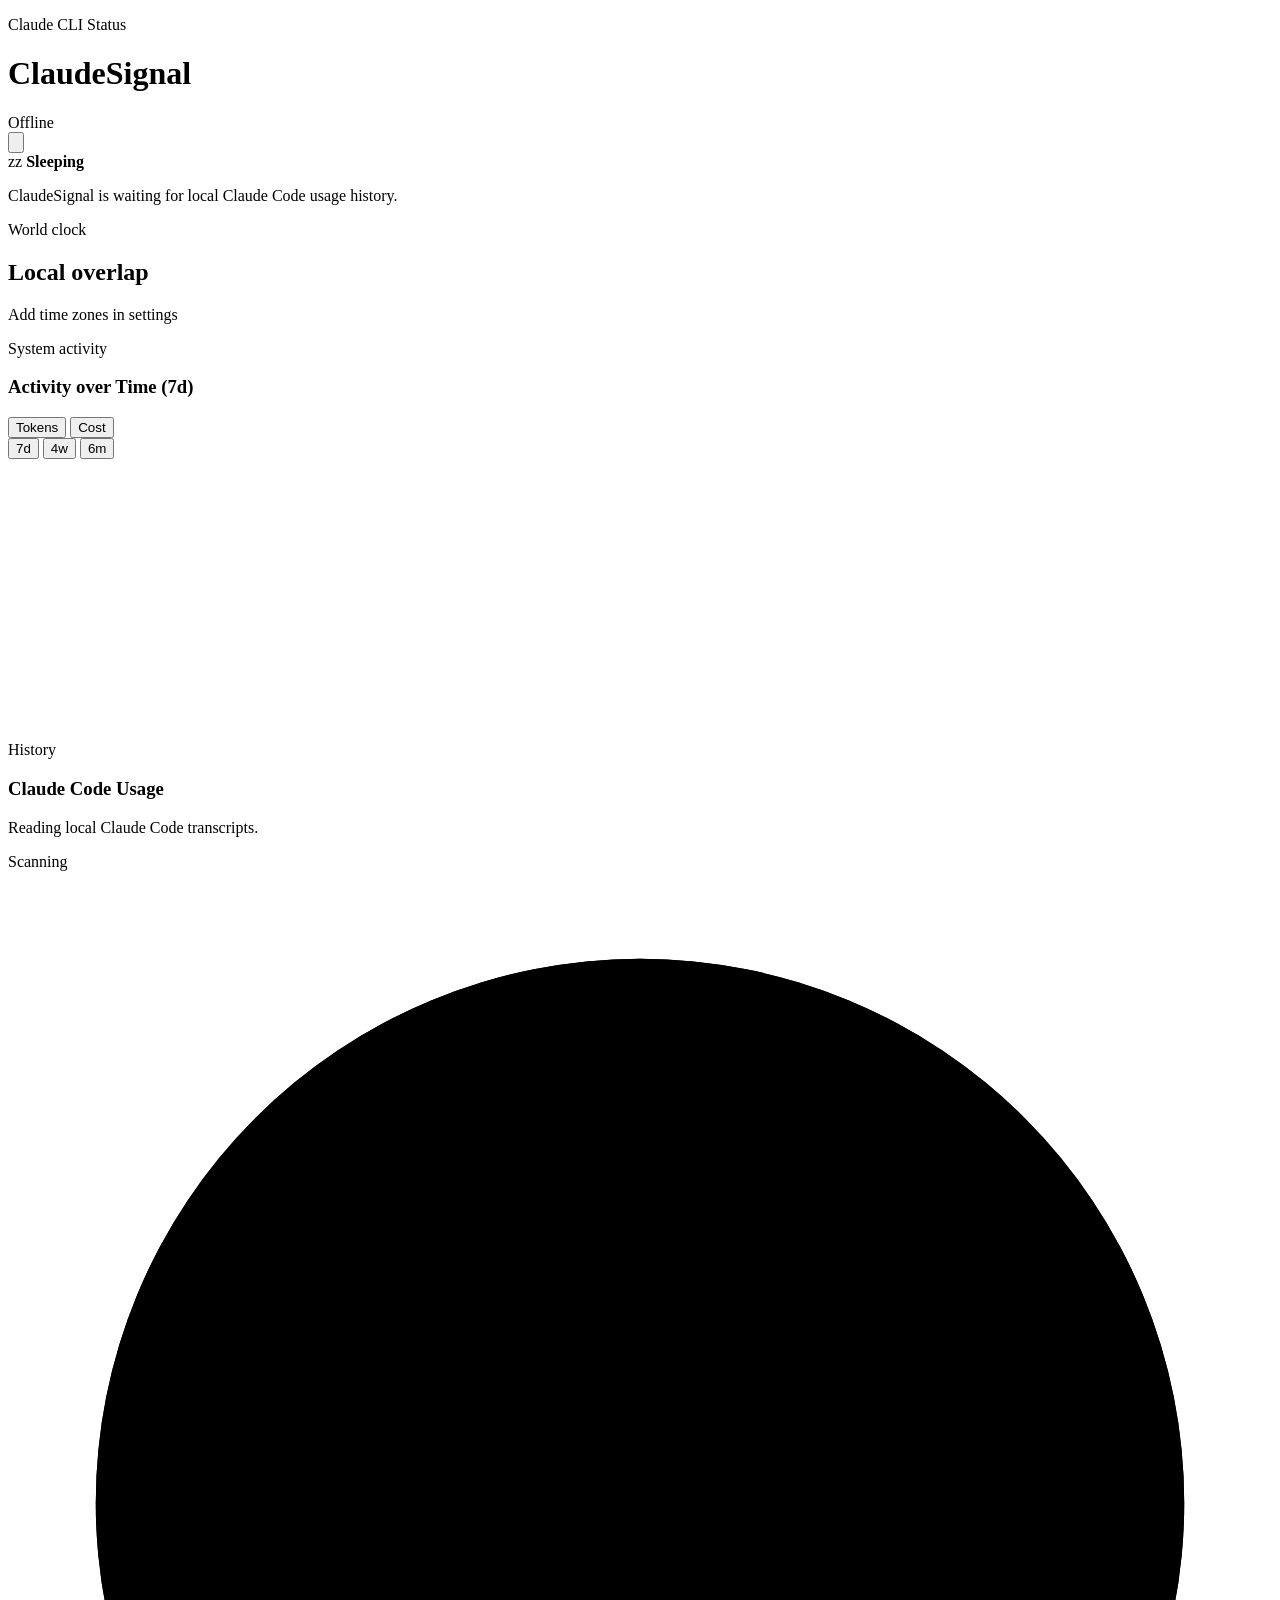
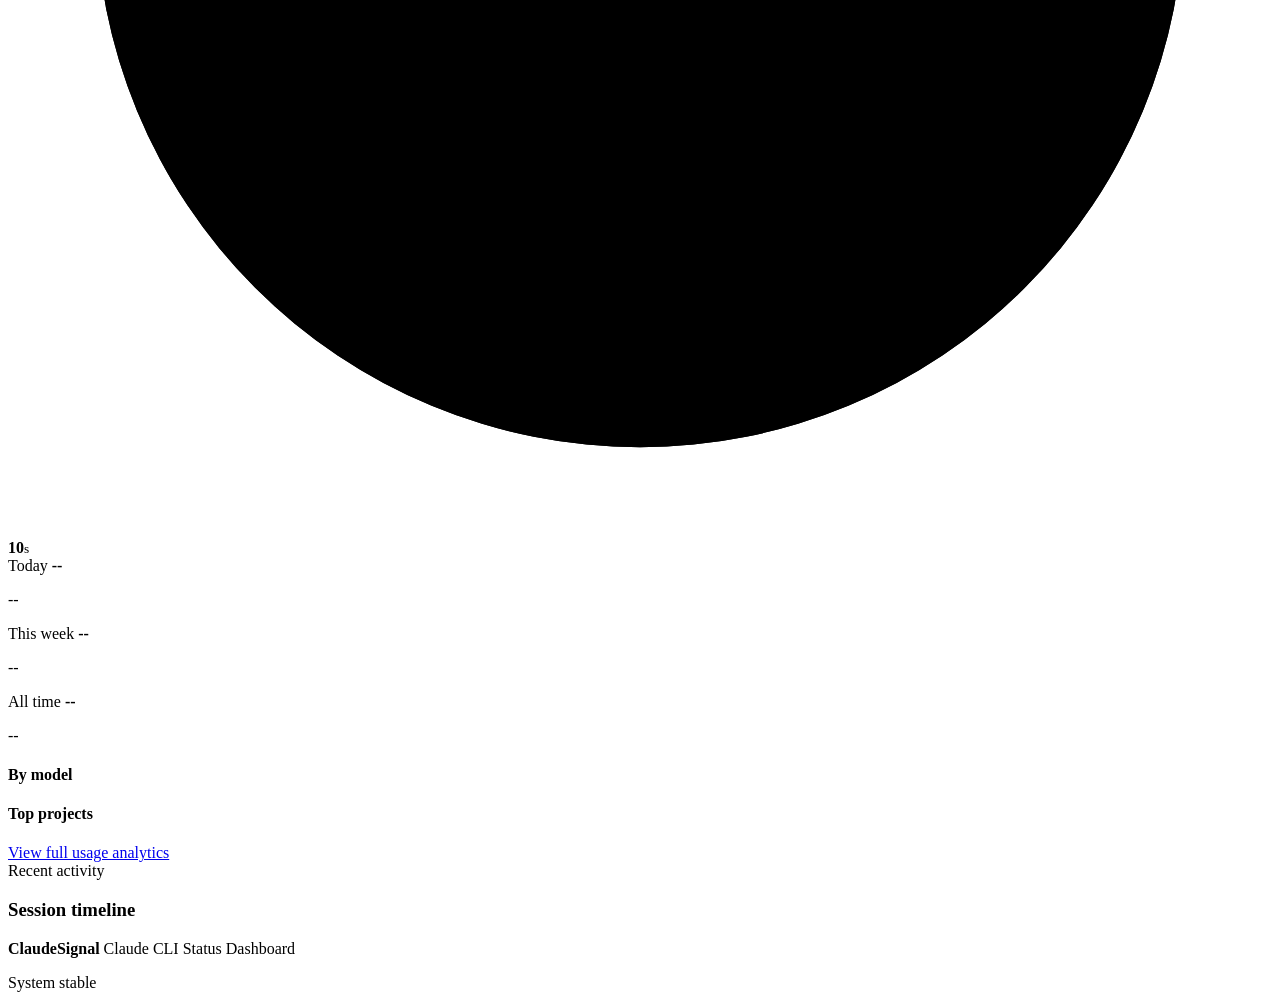
==== web/index.html @ 446d1337 "feat: add config file, budget & alerts, notifications, and efficiency metrics - New src/config.rs: T" ====
<!doctype html>
<html lang="en">
  <head>
    <meta charset="utf-8" />
    <meta name="viewport" content="width=device-width, initial-scale=1" />
    <meta
      name="description"
      content="ClaudeSignal monitors Claude Code status, mood, and local usage history."
    />
    <title>ClaudeSignal</title>
    <link rel="preconnect" href="https://fonts.googleapis.com" />
    <link rel="preconnect" href="https://fonts.gstatic.com" crossorigin />
    <link
      href="https://fonts.googleapis.com/css2?family=JetBrains+Mono:wght@500;700;800&family=Manrope:wght@500;600;700;800&display=swap"
      rel="stylesheet"
    />
    <link rel="stylesheet" href="/styles.css" />
  </head>
  <body>
    <main class="app-shell">
      <header class="topbar">
        <div class="brand">
          <div class="brand-mark" aria-hidden="true"><span></span></div>
          <div>
            <p class="eyebrow">Claude CLI Status</p>
            <h1>ClaudeSignal</h1>
          </div>
        </div>
        <nav class="top-actions" aria-label="Dashboard controls">
          <div id="connection" class="connection disconnected">
            <span class="connection-dot"></span>
            <span id="connectionText">Offline</span>
          </div>
          <button id="settingsOpen" class="icon-button" type="button" aria-label="Open settings" aria-haspopup="dialog">
            <svg viewBox="0 0 24 24" aria-hidden="true">
              <path d="M12 15.5a3.5 3.5 0 1 0 0-7 3.5 3.5 0 0 0 0 7Z"></path>
              <path d="M19.4 15a1.8 1.8 0 0 0 .36 1.98l.04.04a2.1 2.1 0 0 1-2.97 2.97l-.04-.04a1.8 1.8 0 0 0-1.98-.36 1.8 1.8 0 0 0-1.09 1.65V21.3a2.1 2.1 0 0 1-4.2 0v-.06a1.8 1.8 0 0 0-1.09-1.65 1.8 1.8 0 0 0-1.98.36l-.04.04a2.1 2.1 0 0 1-2.97-2.97l.04-.04A1.8 1.8 0 0 0 3.84 15a1.8 1.8 0 0 0-1.65-1.09H2.1a2.1 2.1 0 0 1 0-4.2h.09a1.8 1.8 0 0 0 1.65-1.09 1.8 1.8 0 0 0-.36-1.98l-.04-.04A2.1 2.1 0 0 1 6.41 3.63l.04.04a1.8 1.8 0 0 0 1.98.36 1.8 1.8 0 0 0 1.09-1.65V2.3a2.1 2.1 0 0 1 4.2 0v.08a1.8 1.8 0 0 0 1.09 1.65 1.8 1.8 0 0 0 1.98-.36l.04-.04a2.1 2.1 0 0 1 2.97 2.97l-.04.04a1.8 1.8 0 0 0-.36 1.98 1.8 1.8 0 0 0 1.65 1.09h.09a2.1 2.1 0 0 1 0 4.2h-.09A1.8 1.8 0 0 0 19.4 15Z"></path>
            </svg>
          </button>
        </nav>
      </header>

      <section class="dashboard-grid" aria-label="Current Claude state">
        <section id="statusPanel" class="hero-card usage-sleeping" aria-live="polite">
          <div id="moodAura" class="mood-aura" aria-hidden="true">
            <span></span>
            <span></span>
            <span></span>
            <span></span>
            <span></span>
            <span></span>
            <span></span>
            <span></span>
            <span></span>
          </div>
          <div class="cat-stage" aria-hidden="true">
            <div class="cat">
              <div class="cat-tail"></div>
              <div class="cat-body"></div>
              <div class="cat-head">
                <div class="cat-ear cat-ear-left"></div>
                <div class="cat-ear cat-ear-right"></div>
                <div class="cat-eye cat-eye-left"></div>
                <div class="cat-eye cat-eye-right"></div>
                <div class="cat-nose"></div>
                <div class="cat-nose-drip"></div>
                <div class="cat-mouth"></div>
                <div class="cat-whisker cat-whisker-left-one"></div>
                <div class="cat-whisker cat-whisker-left-two"></div>
                <div class="cat-whisker cat-whisker-right-one"></div>
                <div class="cat-whisker cat-whisker-right-two"></div>
              </div>
              <div class="cat-paw cat-paw-left"></div>
              <div class="cat-paw cat-paw-right"></div>
            </div>
            <div id="emotionEmoji" class="emotion-emoji" aria-hidden="true"></div>
          </div>

          <div id="catBubble" class="cat-bubble" aria-live="polite" aria-hidden="true"></div>

          <div class="status-center">
            <div class="status-chip">
              <span id="statusIcon">zz</span>
              <strong id="statusText">Sleeping</strong>
            </div>
            <p id="statusDescription">ClaudeSignal is waiting for local Claude Code usage history.</p>
          </div>
        </section>

        <aside class="world-card" aria-label="World time">
          <div class="world-header">
            <span>World clock</span>
            <h2>Local overlap</h2>
          </div>
          <div id="timeList" class="time-list">
            <article class="time-empty">
              <p>Add time zones in settings</p>
            </article>
          </div>
        </aside>
      </section>

      <section id="activityPanel" class="activity-card" aria-label="Claude activity over time">
        <div class="activity-header">
          <div>
            <span class="usage-label">System activity</span>
            <h3 id="activityTitle">Activity over Time (7d)</h3>
          </div>
          <div class="activity-controls">
            <div class="activity-toggle" role="tablist" aria-label="Chart view">
              <button id="chartTabTokens" class="activity-tab is-active" role="tab" aria-selected="true" type="button">Tokens</button>
              <button id="chartTabCost" class="activity-tab" role="tab" aria-selected="false" type="button">Cost</button>
            </div>
            <div class="activity-toggle" role="tablist" aria-label="Time range">
              <button id="rangeTab7d" class="activity-tab is-active" role="tab" aria-selected="true" type="button">7d</button>
              <button id="rangeTab4w" class="activity-tab" role="tab" aria-selected="false" type="button">4w</button>
              <button id="rangeTab6m" class="activity-tab" role="tab" aria-selected="false" type="button">6m</button>
            </div>
          </div>
        </div>
        <div id="activityChart" class="activity-chart" role="img" aria-label="Seven day activity chart">
          <svg viewBox="0 0 1000 220" preserveAspectRatio="none" aria-hidden="true">
            <defs>
              <linearGradient id="tokensAreaGradient" x1="0" x2="0" y1="0" y2="1">
                <stop offset="0%" stop-color="var(--primary-2)" stop-opacity="0.34"></stop>
                <stop offset="100%" stop-color="var(--primary-2)" stop-opacity="0"></stop>
              </linearGradient>
              <linearGradient id="requestsAreaGradient" x1="0" x2="0" y1="0" y2="1">
                <stop offset="0%" stop-color="#b96618" stop-opacity="0.24"></stop>
                <stop offset="100%" stop-color="#b96618" stop-opacity="0"></stop>
              </linearGradient>
            </defs>
            <g class="activity-grid-lines">
              <line x1="0" y1="56" x2="1000" y2="56"></line>
              <line x1="0" y1="108" x2="1000" y2="108"></line>
              <line x1="0" y1="160" x2="1000" y2="160"></line>
            </g>
            <path id="requestsArea" class="activity-area requests-area"></path>
            <path id="tokensArea" class="activity-area tokens-area"></path>
            <path id="requestsLine" class="activity-line requests-line"></path>
            <path id="tokensLine" class="activity-line tokens-line"></path>
          </svg>
          <div id="activityDays" class="activity-days" aria-hidden="true"></div>
        </div>
      </section>

      <section class="usage-dashboard" aria-label="Claude usage dashboard">
        <section id="historyPanel" class="history-card history-empty" aria-label="Claude usage history">
          <div class="usage-header">
            <div>
              <span class="usage-label">History</span>
              <h3>Claude Code Usage</h3>
              <p id="historyNote" class="usage-note">Reading local Claude Code transcripts.</p>
            </div>
            <div class="usage-refresh" aria-label="Usage refresh status">
              <span id="historyUpdated" class="usage-updated">Scanning</span>
              <span id="historyCountdown" class="usage-countdown" aria-label="Next usage scan in 10 seconds">
                <svg viewBox="0 0 36 36" aria-hidden="true">
                  <circle class="countdown-track" cx="18" cy="18" r="15.5"></circle>
                  <circle id="historyCountdownRing" class="countdown-ring" cx="18" cy="18" r="15.5" pathLength="100"></circle>
                </svg>
                <span class="countdown-value"><b id="historyCountdownValue">10</b><small>s</small></span>
              </span>
            </div>
          </div>

          <div class="history-summary">
            <article>
              <span>Today</span>
              <strong id="historyTodayTokens">--</strong>
              <p id="historyTodayMeta">--</p>
            </article>
            <article>
              <span>This week</span>
              <strong id="historyWeekTokens">--</strong>
              <p id="historyWeekMeta">--</p>
            </article>
            <article>
              <span>All time</span>
              <strong id="historyAllTokens">--</strong>
              <p id="historyAllMeta">--</p>
            </article>
          </div>

          <div class="history-lists">
            <div>
              <h4>By model</h4>
              <div id="historyModels" class="usage-list"></div>
            </div>
            <div>
              <h4>Top projects</h4>
              <div id="historyProjects" class="usage-list project-list"></div>
            </div>
          </div>

          <div class="history-footer">
            <a href="/usage" class="view-all-link">View full usage analytics</a>
          </div>
        </section>

        <aside class="recent-card" aria-label="Recent sessions">
          <div class="recent-header">
            <span>Recent activity</span>
            <h3>Session timeline</h3>
          </div>
          <div id="historySessions" class="session-list"></div>
        </aside>
      </section>

    </main>

    <section id="settingsOverlay" class="settings-overlay" aria-hidden="true" hidden>
      <div class="settings-shell" role="dialog" aria-modal="true" aria-labelledby="settingsTitle">
        <button id="settingsClose" class="settings-close" type="button" aria-label="Close settings">
          <svg viewBox="0 0 24 24" aria-hidden="true">
            <path d="M6 6l12 12M18 6 6 18"></path>
          </svg>
        </button>

        <header class="settings-hero">
          <h2 id="settingsTitle">Settings</h2>
          <p>Manage your dashboard preferences and system integration.</p>
        </header>

        <section class="settings-section" aria-labelledby="tzSettingsTitle">
          <div class="settings-section-title">
            <svg viewBox="0 0 24 24" aria-hidden="true">
              <circle cx="12" cy="12" r="10"></circle>
              <path d="M12 2a15.3 15.3 0 0 1 4 10 15.3 15.3 0 0 1-4 10 15.3 15.3 0 0 1-4-10 15.3 15.3 0 0 1 4-10Z"></path>
              <path d="M2 12h20"></path>
            </svg>
            <h3 id="tzSettingsTitle">World Clock</h3>
          </div>

          <div class="tz-manager">
            <div class="tz-search-wrap">
              <input id="tzSearch" class="tz-search" type="text" placeholder="Search by city, country, GMT, UTC…" autocomplete="off" aria-label="Search time zones" />
              <div id="tzDropdown" class="tz-dropdown" hidden></div>
            </div>
            <div id="tzList" class="tz-list"></div>
            <p class="tz-hint">Up to 6 time zones. Remove and re-add to reorder.</p>
          </div>
        </section>

        <section class="settings-section" aria-labelledby="themeSettingsTitle">
          <div class="settings-section-title">
            <svg viewBox="0 0 24 24" aria-hidden="true">
              <path d="M12 3.5a8.5 8.5 0 0 0-8.5 8.5 6.5 6.5 0 0 0 6.5 6.5h1.2a1.4 1.4 0 0 1 1.3 1.9 1.4 1.4 0 0 0 1.3 1.9A8.8 8.8 0 0 0 22.5 13 9.5 9.5 0 0 0 12 3.5Z"></path>
              <path d="M7.8 12.1h.1M9.3 8.6h.1M13.3 7.8h.1M16.5 10.5h.1"></path>
            </svg>
            <h3 id="themeSettingsTitle">Theme Selection</h3>
          </div>

          <div class="theme-card-grid" role="radiogroup" aria-label="Theme selection">
            <button class="theme-card" type="button" role="radio" aria-checked="false" data-theme-choice="cozy">
              <span class="theme-preview preview-cozy" aria-hidden="true">
                <i></i><i></i><i></i>
              </span>
              <span class="theme-card-footer">
                <span>
                  <strong>Cozy Warm</strong>
                  <em>Current default</em>
                </span>
                <b aria-hidden="true"></b>
              </span>
            </button>

            <button class="theme-card" type="button" role="radio" aria-checked="false" data-theme-choice="matcha">
              <span class="theme-preview preview-matcha" aria-hidden="true">
                <i></i><i></i><i></i>
              </span>
              <span class="theme-card-footer">
                <span>
                  <strong>Matcha Calm</strong>
                  <em>Green low-light</em>
                </span>
                <b aria-hidden="true"></b>
              </span>
            </button>

            <button class="theme-card" type="button" role="radio" aria-checked="false" data-theme-choice="graphite">
              <span class="theme-preview preview-graphite" aria-hidden="true">
                <i></i><i></i><i></i>
              </span>
              <span class="theme-card-footer">
                <span>
                  <strong>Graphite Focus</strong>
                  <em>Quiet slate</em>
                </span>
                <b aria-hidden="true"></b>
              </span>
            </button>

            <button class="theme-card" type="button" role="radio" aria-checked="false" data-theme-choice="ember">
              <span class="theme-preview preview-ember" aria-hidden="true">
                <i></i><i></i><i></i>
              </span>
              <span class="theme-card-footer">
                <span>
                  <strong>Ember Night</strong>
                  <em>Warm contrast</em>
                </span>
                <b aria-hidden="true"></b>
              </span>
            </button>

            <button class="theme-card" type="button" role="radio" aria-checked="false" data-theme-choice="paper">
              <span class="theme-preview preview-paper" aria-hidden="true">
                <i></i><i></i><i></i>
              </span>
              <span class="theme-card-footer">
                <span>
                  <strong>Paper Light</strong>
                  <em>Warm light mode</em>
                </span>
                <b aria-hidden="true"></b>
              </span>
            </button>
          </div>
        </section>
      </div>
    </section>

    <footer class="footer">
      <div>
        <strong>ClaudeSignal</strong>
        <span>Claude CLI Status Dashboard</span>
      </div>
      <p><span></span> System stable</p>
    </footer>

    <div id="toastContainer" class="toast-container"></div>

    <script src="/app.js"></script>
  </body>
</html>
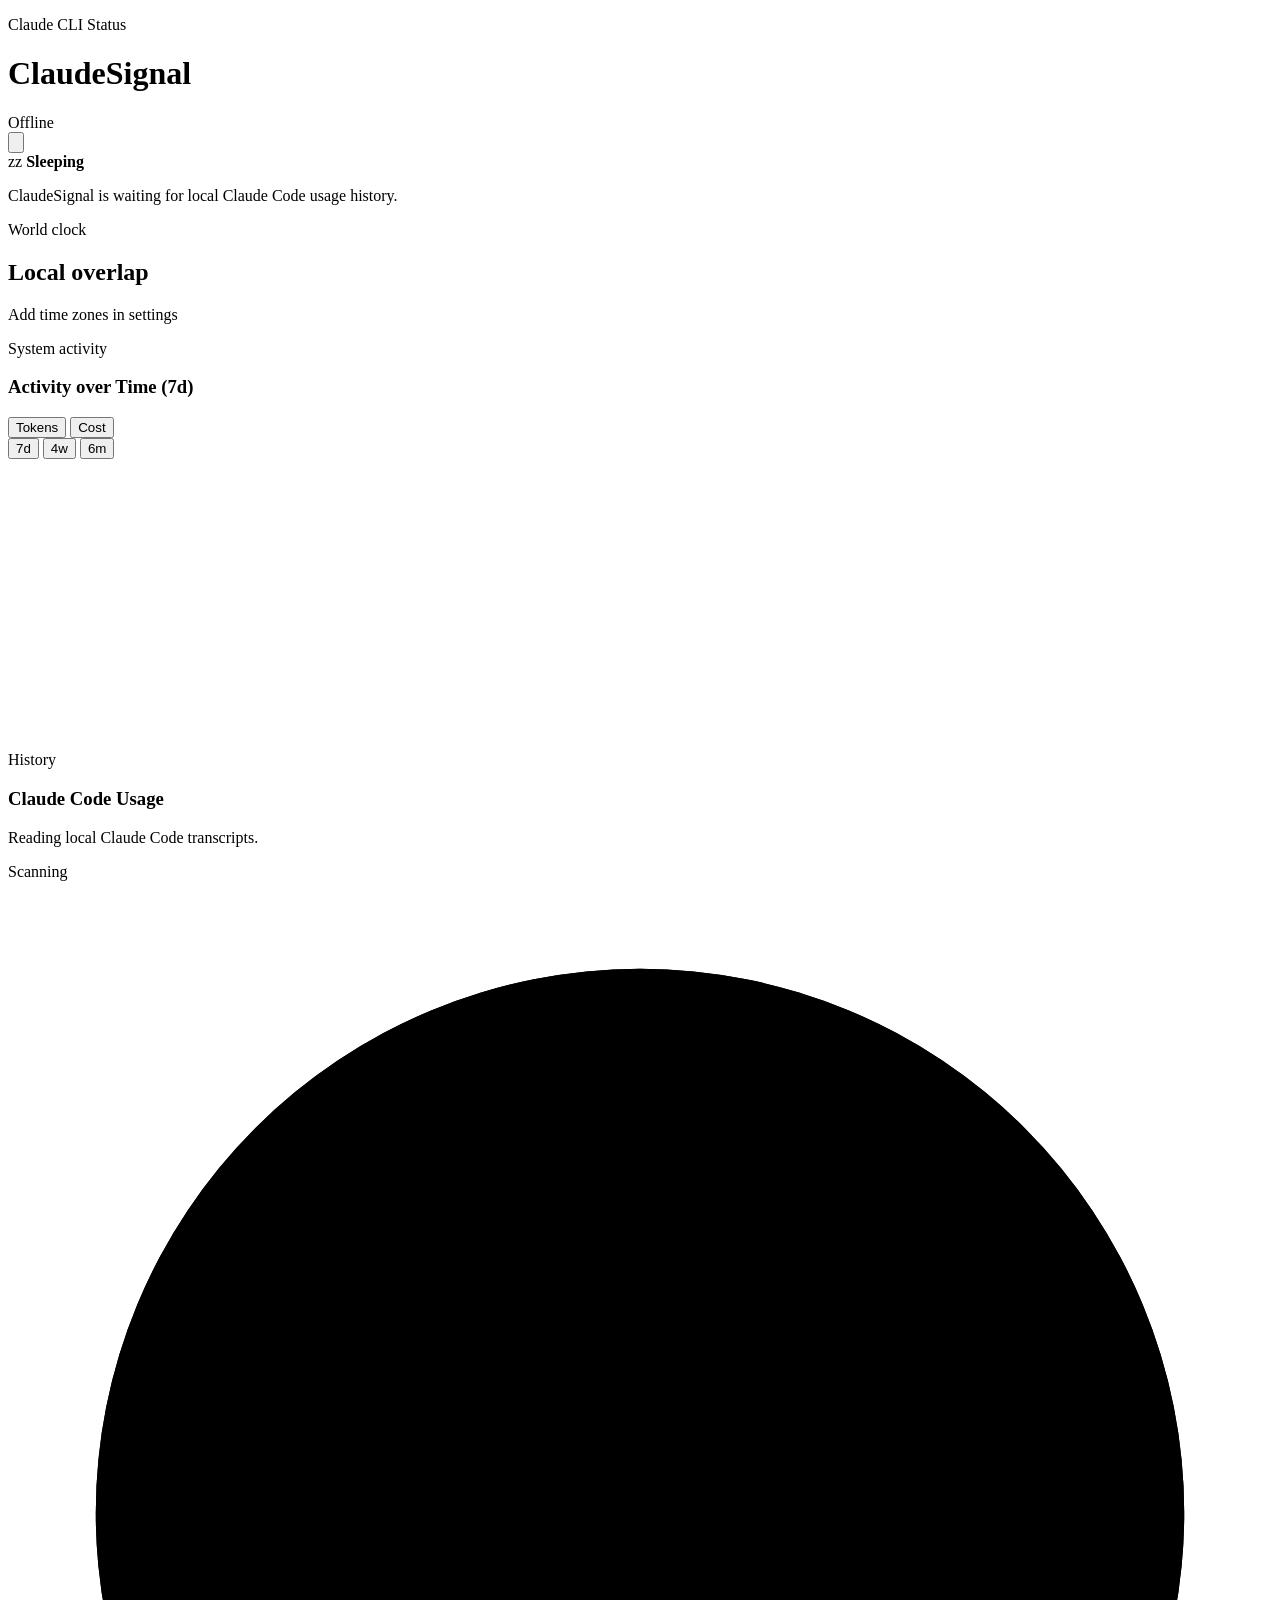
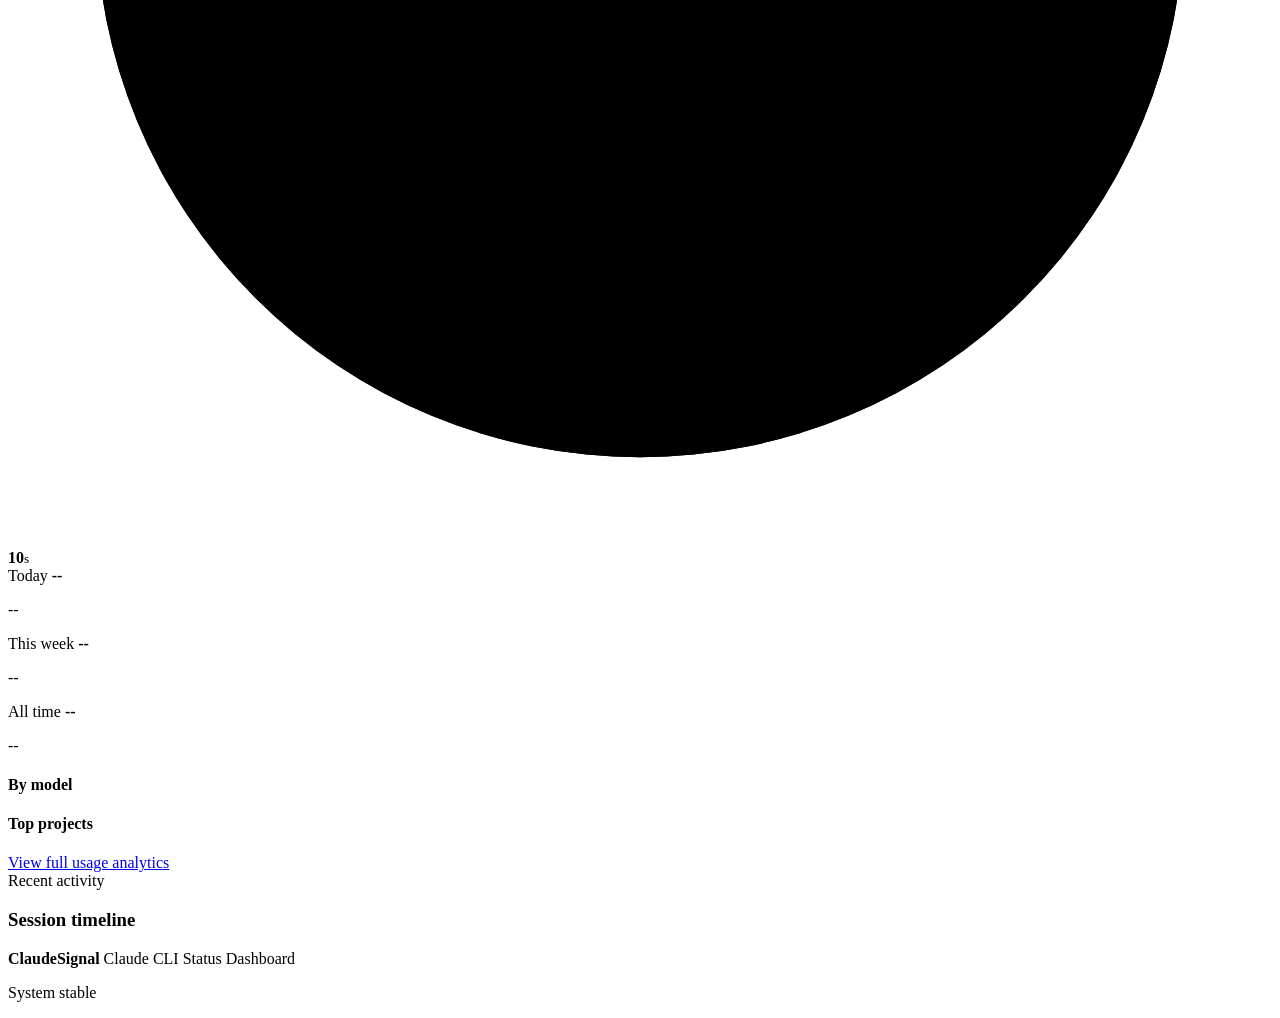
==== commit 2ed155b7: "fix: paper theme black backgrounds + add skeleton loading states - Replace hardcoded dark rgba backg" ====
--- a/web/index.html
+++ b/web/index.html
@@ -101,6 +101,10 @@
       </section>
 
       <section id="activityPanel" class="activity-card" aria-label="Claude activity over time">
+        <div id="activitySkeleton" class="activity-skeleton">
+          <div class="skeleton-heading skeleton"></div>
+          <div class="skeleton-chart skeleton"></div>
+        </div>
         <div class="activity-header">
           <div>
             <span class="usage-label">System activity</span>
@@ -146,6 +150,40 @@
 
       <section class="usage-dashboard" aria-label="Claude usage dashboard">
         <section id="historyPanel" class="history-card history-empty" aria-label="Claude usage history">
+          <div id="historySkeleton" class="history-skeleton">
+            <div class="skeleton-heading skeleton"></div>
+            <div class="skeleton-summary">
+              <article>
+                <div class="skeleton-text-sm skeleton"></div>
+                <div class="skeleton-stat skeleton"></div>
+                <div class="skeleton-text-sm skeleton"></div>
+              </article>
+              <article>
+                <div class="skeleton-text-sm skeleton"></div>
+                <div class="skeleton-stat skeleton"></div>
+                <div class="skeleton-text-sm skeleton"></div>
+              </article>
+              <article>
+                <div class="skeleton-text-sm skeleton"></div>
+                <div class="skeleton-stat skeleton"></div>
+                <div class="skeleton-text-sm skeleton"></div>
+              </article>
+            </div>
+            <div style="display:grid;grid-template-columns:1fr 1fr;gap:16px">
+              <div>
+                <div class="skeleton-text-sm skeleton" style="width:40%;margin-bottom:10px"></div>
+                <div class="skeleton-row"><div class="skeleton-dot skeleton"></div><div class="skeleton-bar skeleton" style="width:80%"></div></div>
+                <div class="skeleton-row"><div class="skeleton-dot skeleton"></div><div class="skeleton-bar skeleton" style="width:65%"></div></div>
+                <div class="skeleton-row"><div class="skeleton-dot skeleton"></div><div class="skeleton-bar skeleton" style="width:50%"></div></div>
+              </div>
+              <div>
+                <div class="skeleton-text-sm skeleton" style="width:40%;margin-bottom:10px"></div>
+                <div class="skeleton-row"><div class="skeleton-dot skeleton"></div><div class="skeleton-bar skeleton" style="width:75%"></div></div>
+                <div class="skeleton-row"><div class="skeleton-dot skeleton"></div><div class="skeleton-bar skeleton" style="width:60%"></div></div>
+                <div class="skeleton-row"><div class="skeleton-dot skeleton"></div><div class="skeleton-bar skeleton" style="width:45%"></div></div>
+              </div>
+            </div>
+          </div>
           <div class="usage-header">
             <div>
               <span class="usage-label">History</span>
@@ -199,6 +237,16 @@
         </section>
 
         <aside class="recent-card" aria-label="Recent sessions">
+          <div id="recentSkeleton" class="recent-skeleton">
+            <div class="skeleton-heading skeleton"></div>
+            <div class="skeleton-rows">
+              <div class="skeleton-row"><div class="skeleton-dot skeleton"></div><div class="skeleton-bar skeleton" style="width:85%"></div></div>
+              <div class="skeleton-row"><div class="skeleton-dot skeleton"></div><div class="skeleton-bar skeleton" style="width:70%"></div></div>
+              <div class="skeleton-row"><div class="skeleton-dot skeleton"></div><div class="skeleton-bar skeleton" style="width:90%"></div></div>
+              <div class="skeleton-row"><div class="skeleton-dot skeleton"></div><div class="skeleton-bar skeleton" style="width:55%"></div></div>
+              <div class="skeleton-row"><div class="skeleton-dot skeleton"></div><div class="skeleton-bar skeleton" style="width:75%"></div></div>
+            </div>
+          </div>
           <div class="recent-header">
             <span>Recent activity</span>
             <h3>Session timeline</h3>
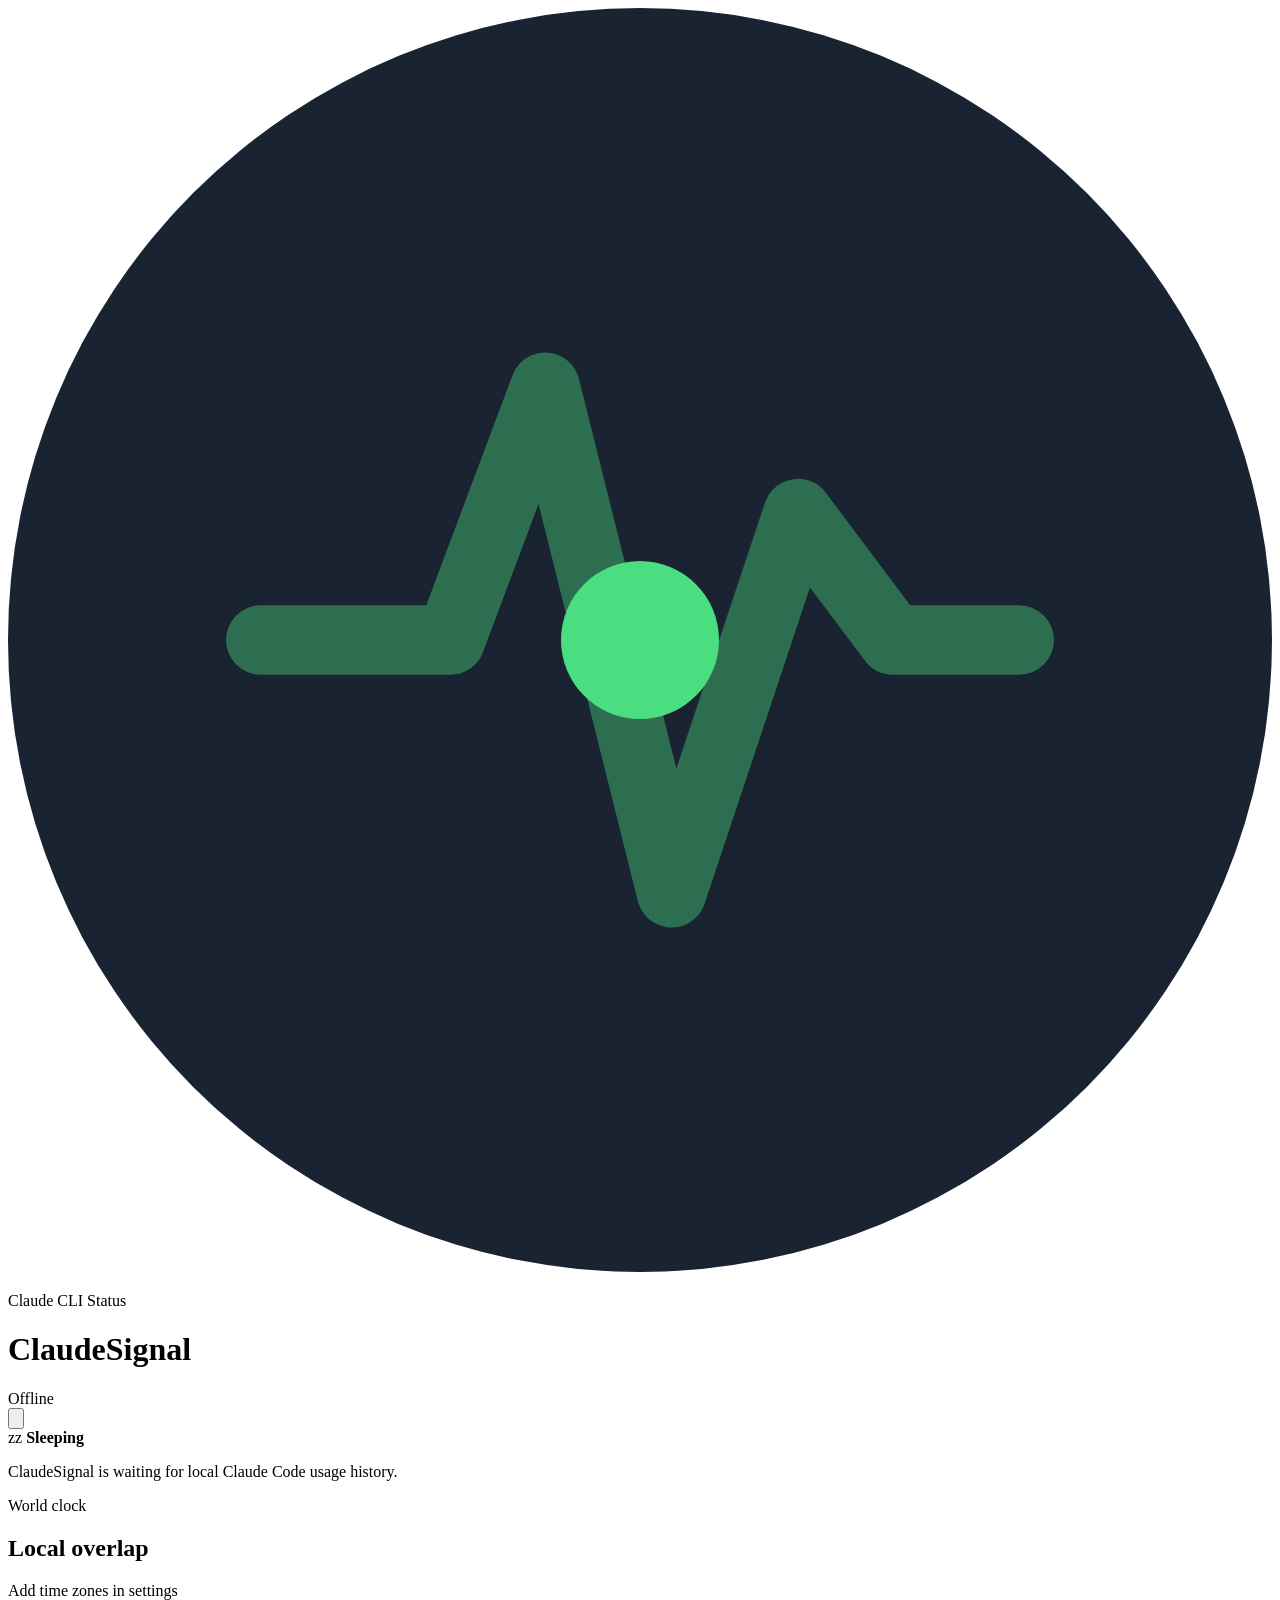
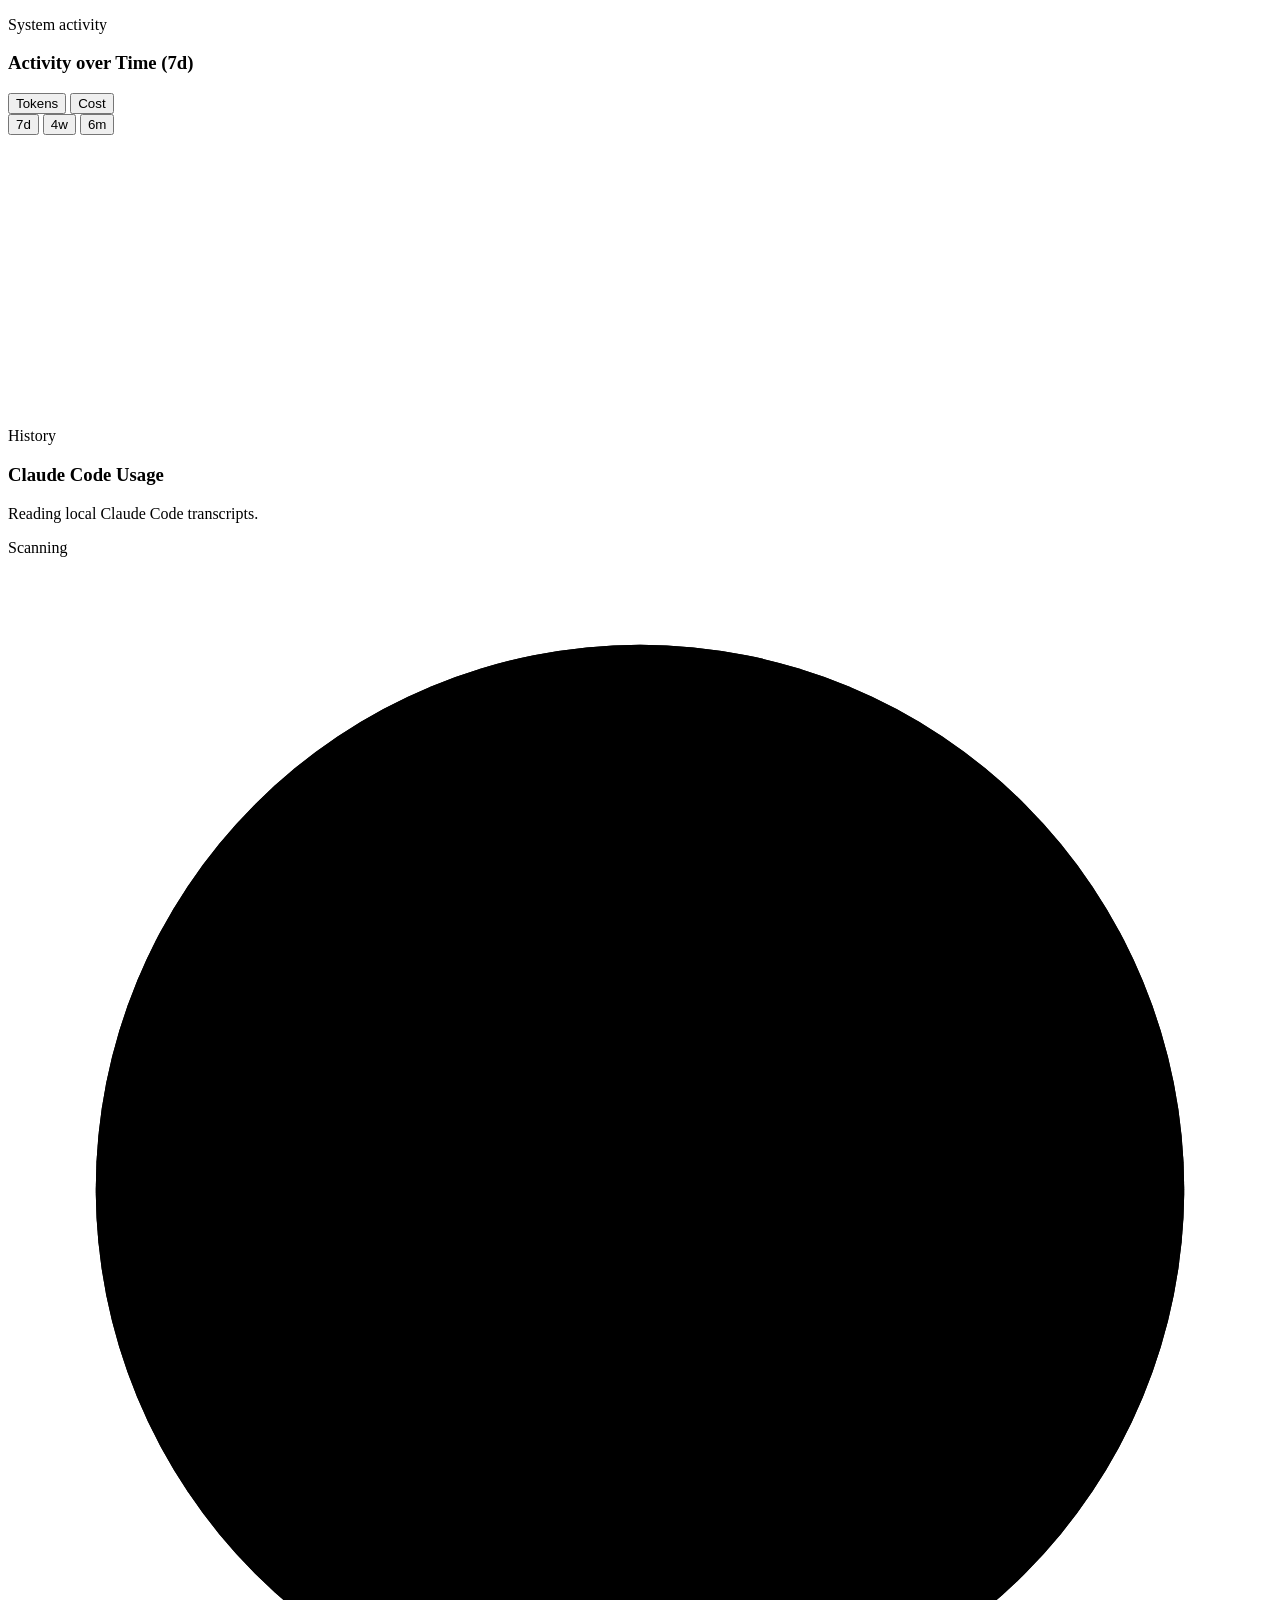
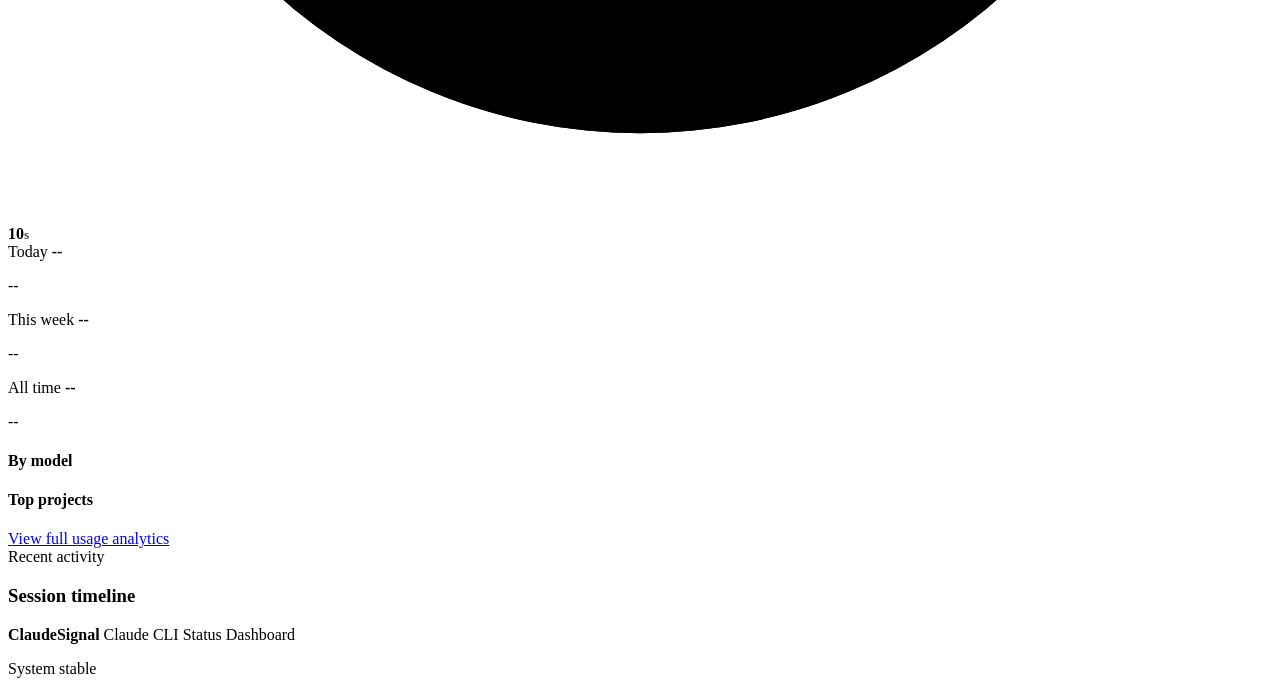
==== commit 57d85e9e: "feat: animated signal pulse logo with green theme - Replace static CSS dot logo with animated SVG pu" ====
--- a/web/index.html
+++ b/web/index.html
@@ -20,7 +20,24 @@
     <main class="app-shell">
       <header class="topbar">
         <div class="brand">
-          <div class="brand-mark" aria-hidden="true"><span></span></div>
+          <div class="brand-mark" aria-hidden="true">
+            <svg viewBox="0 0 40 40" fill="none" xmlns="http://www.w3.org/2000/svg">
+              <circle cx="20" cy="20" r="20" fill="url(#brandGrad)"/>
+              <path class="signal-pulse" d="M8 20 L14 20 L17 12 L21 28 L25 16 L28 20 L32 20" stroke="url(#pulseGrad)" stroke-width="2.2" stroke-linecap="round" stroke-linejoin="round"/>
+              <circle class="signal-dot" cx="20" cy="20" r="2.5" fill="#4ade80"/>
+              <defs>
+                <linearGradient id="brandGrad" x1="0" y1="0" x2="40" y2="40">
+                  <stop offset="0%" stop-color="#1a2332"/>
+                  <stop offset="100%" stop-color="#0e1718"/>
+                </linearGradient>
+                <linearGradient id="pulseGrad" x1="8" y1="20" x2="32" y2="20">
+                  <stop offset="0%" stop-color="#4ade80" stop-opacity="0.4"/>
+                  <stop offset="50%" stop-color="#4ade80"/>
+                  <stop offset="100%" stop-color="#4ade80" stop-opacity="0.4"/>
+                </linearGradient>
+              </defs>
+            </svg>
+          </div>
           <div>
             <p class="eyebrow">Claude CLI Status</p>
             <h1>ClaudeSignal</h1>
@@ -130,8 +147,8 @@
                 <stop offset="100%" stop-color="var(--primary-2)" stop-opacity="0"></stop>
               </linearGradient>
               <linearGradient id="requestsAreaGradient" x1="0" x2="0" y1="0" y2="1">
-                <stop offset="0%" stop-color="#b96618" stop-opacity="0.24"></stop>
-                <stop offset="100%" stop-color="#b96618" stop-opacity="0"></stop>
+                <stop offset="0%" stop-color="var(--primary)" stop-opacity="0.24"></stop>
+                <stop offset="100%" stop-color="var(--primary)" stop-opacity="0"></stop>
               </linearGradient>
             </defs>
             <g class="activity-grid-lines">
@@ -379,6 +396,7 @@
 
     <div id="toastContainer" class="toast-container"></div>
 
+    <script src="/themes.js"></script>
     <script src="/app.js"></script>
   </body>
 </html>
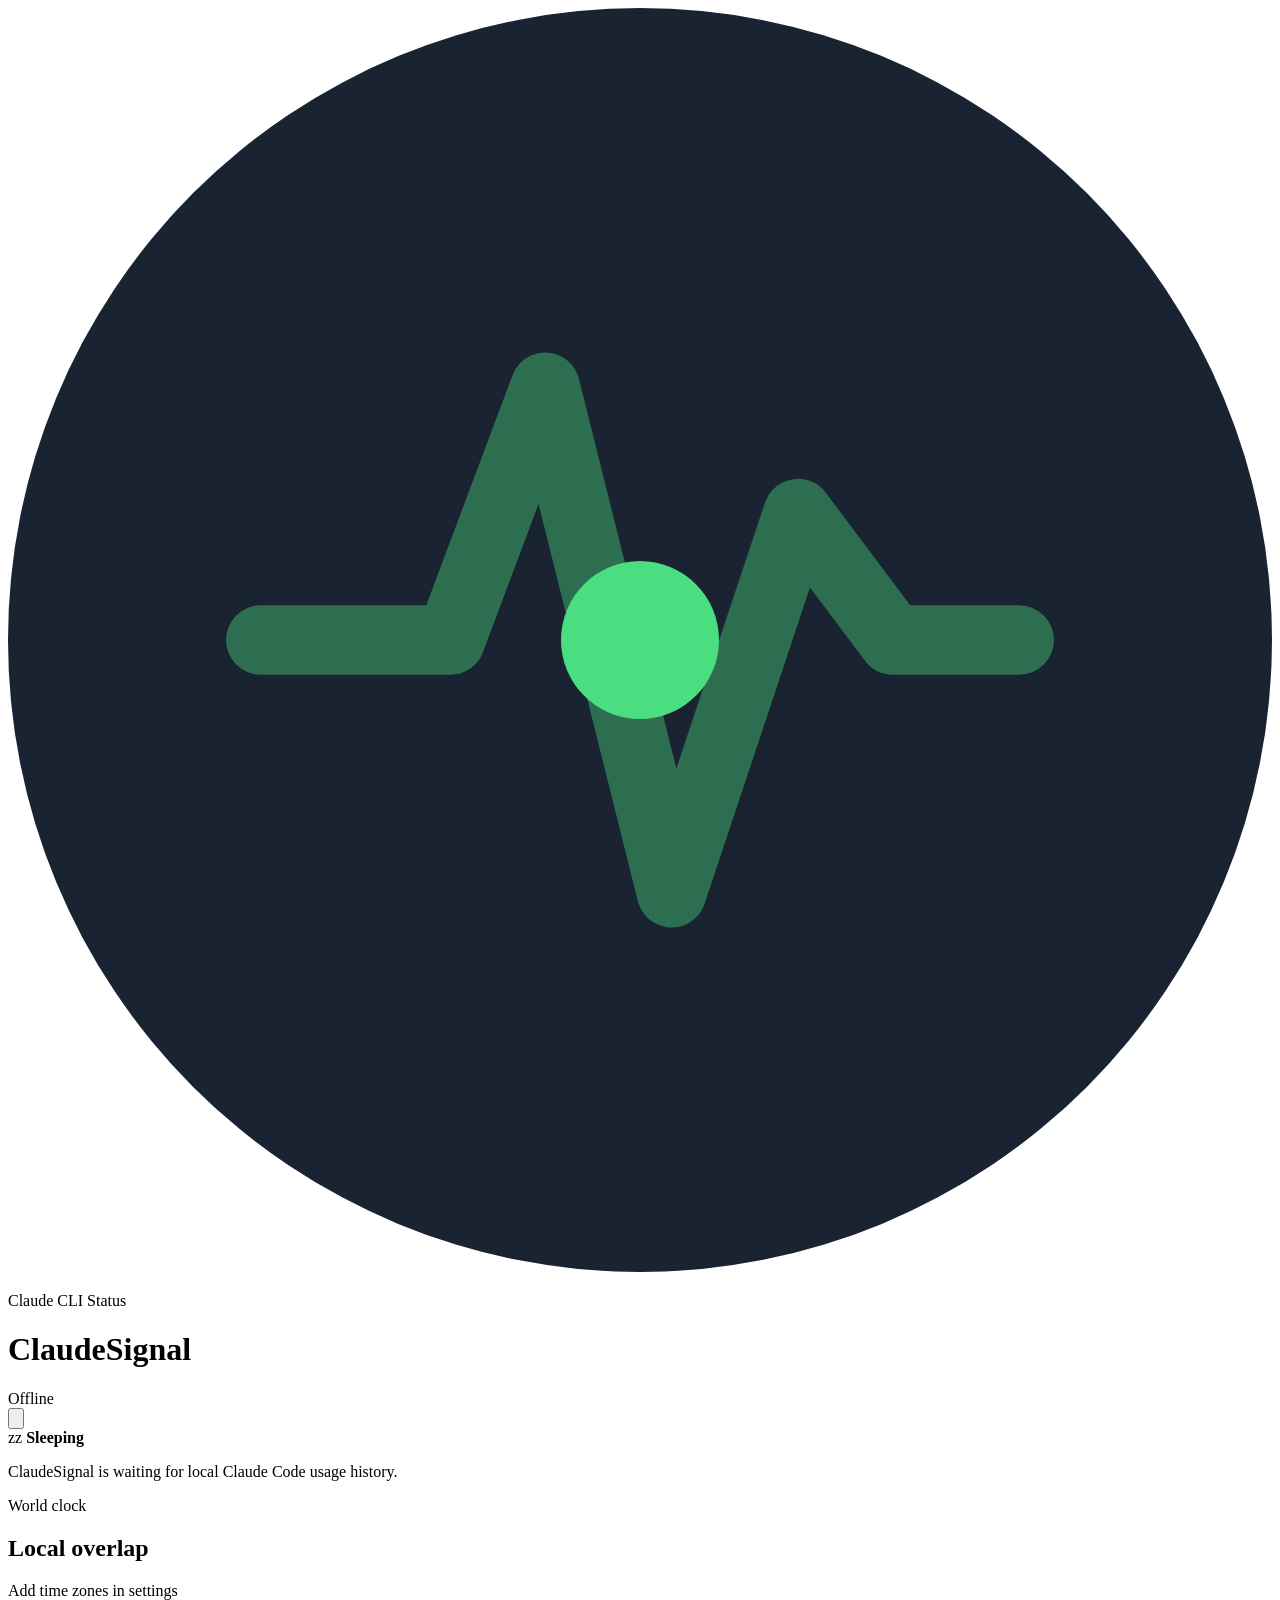
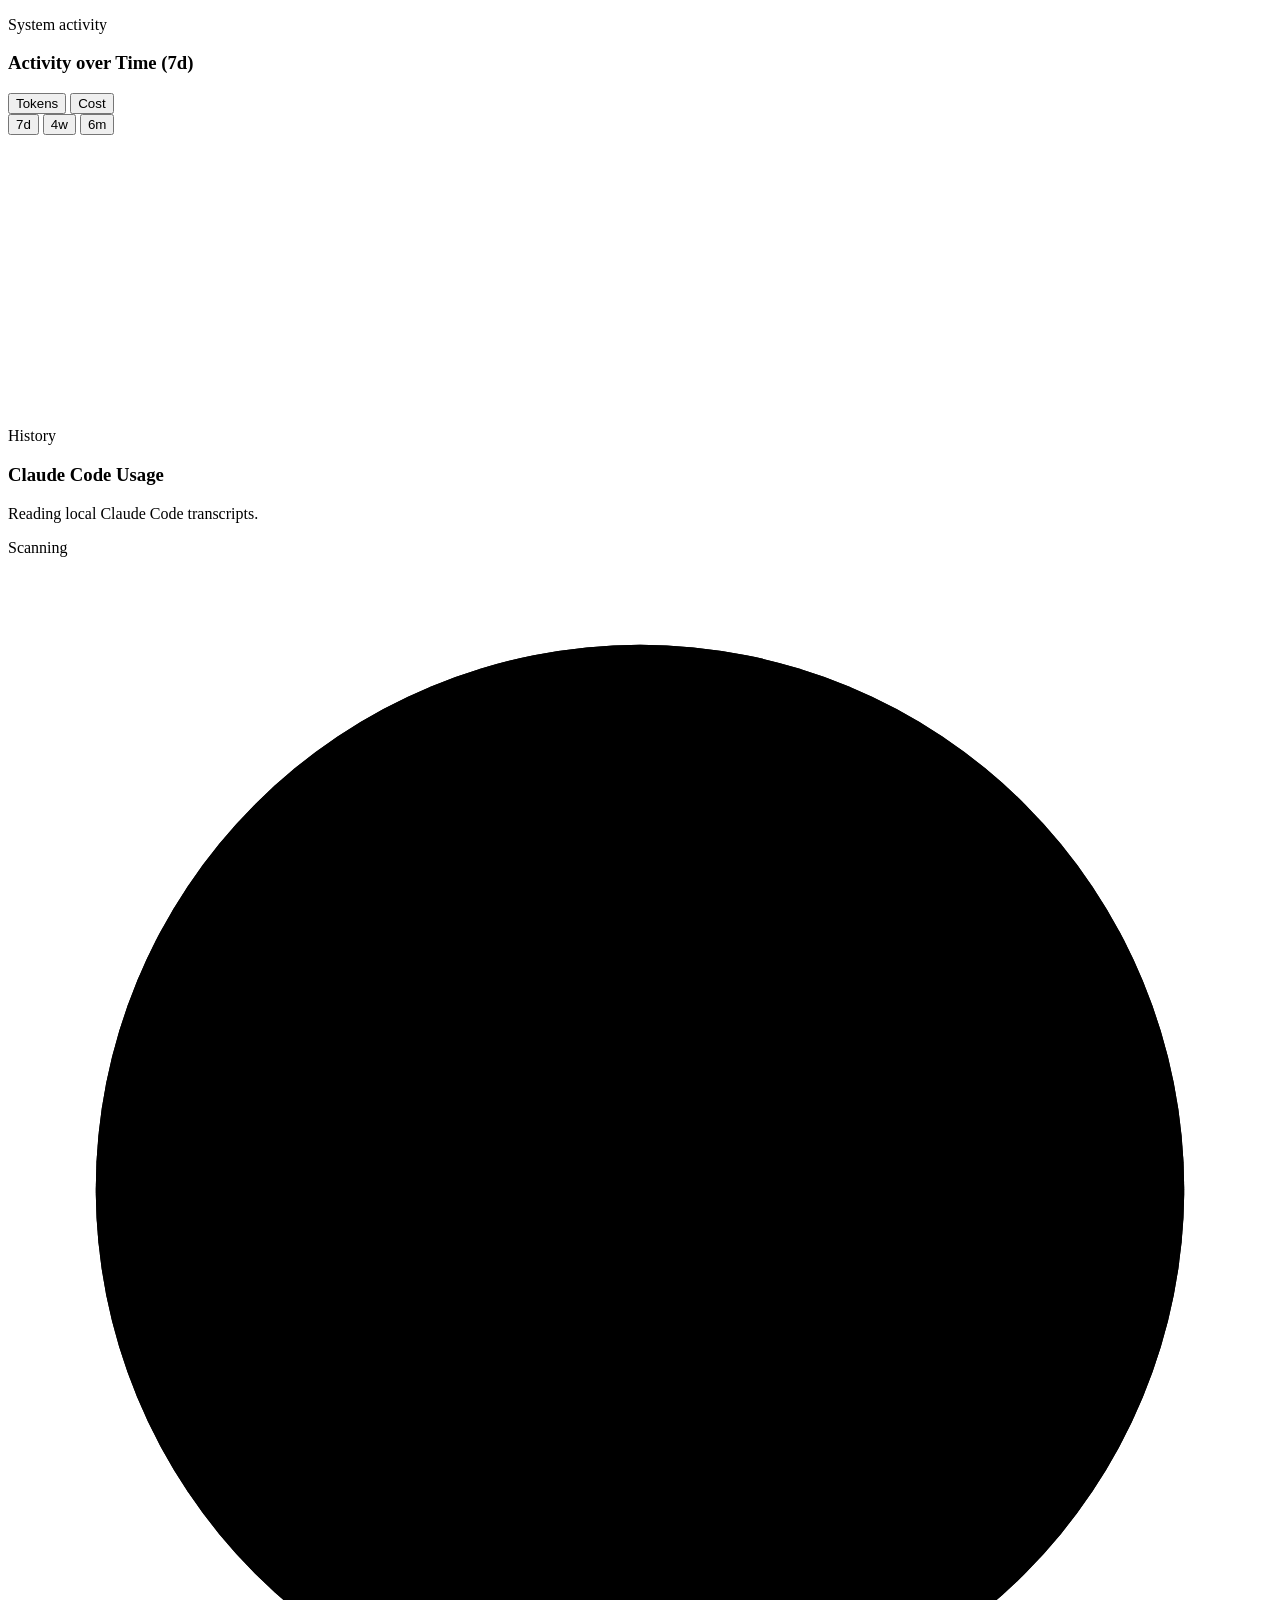
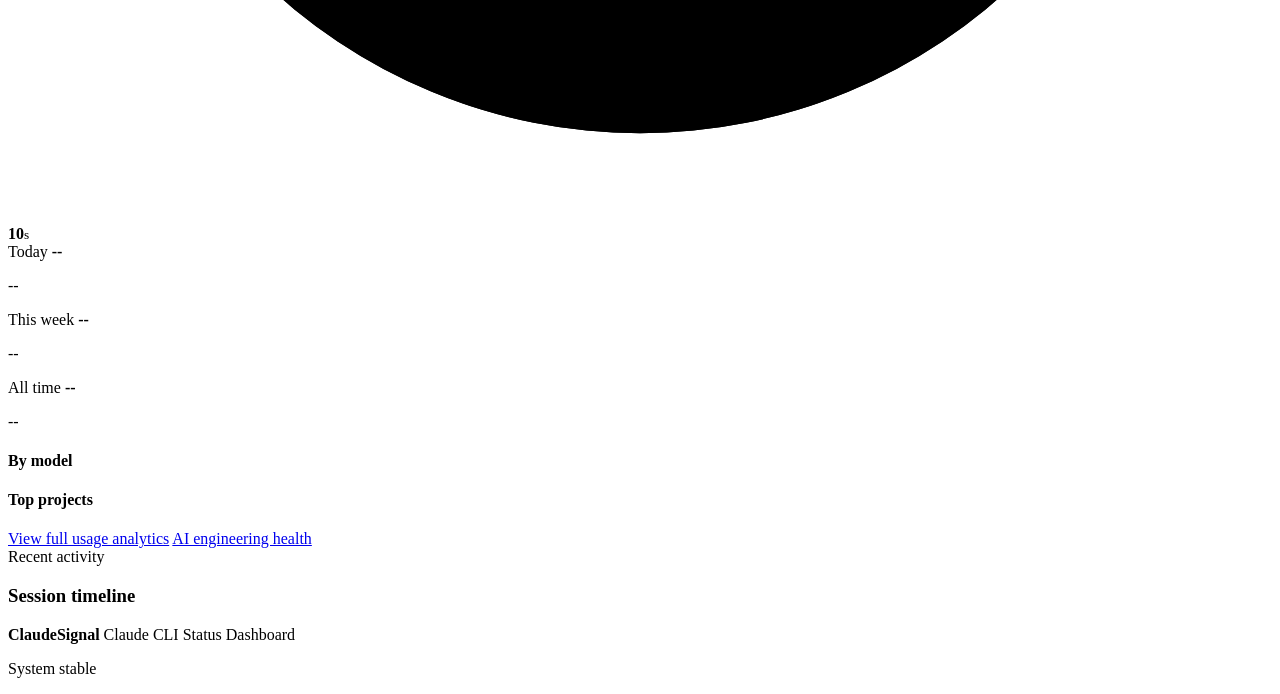
==== commit e20c67e4: "Merge pull request #9 from nyinyiz/agent/theme-token-unification Agent/theme token unification" ====
--- a/web/index.html
+++ b/web/index.html
@@ -14,6 +14,7 @@
       href="https://fonts.googleapis.com/css2?family=JetBrains+Mono:wght@500;700;800&family=Manrope:wght@500;600;700;800&display=swap"
       rel="stylesheet"
     />
+    <link rel="stylesheet" href="/tokens.css" />
     <link rel="stylesheet" href="/styles.css" />
   </head>
   <body>
@@ -250,6 +251,7 @@
 
           <div class="history-footer">
             <a href="/usage" class="view-all-link">View full usage analytics</a>
+            <a href="/health" class="view-all-link">AI engineering health</a>
           </div>
         </section>
 
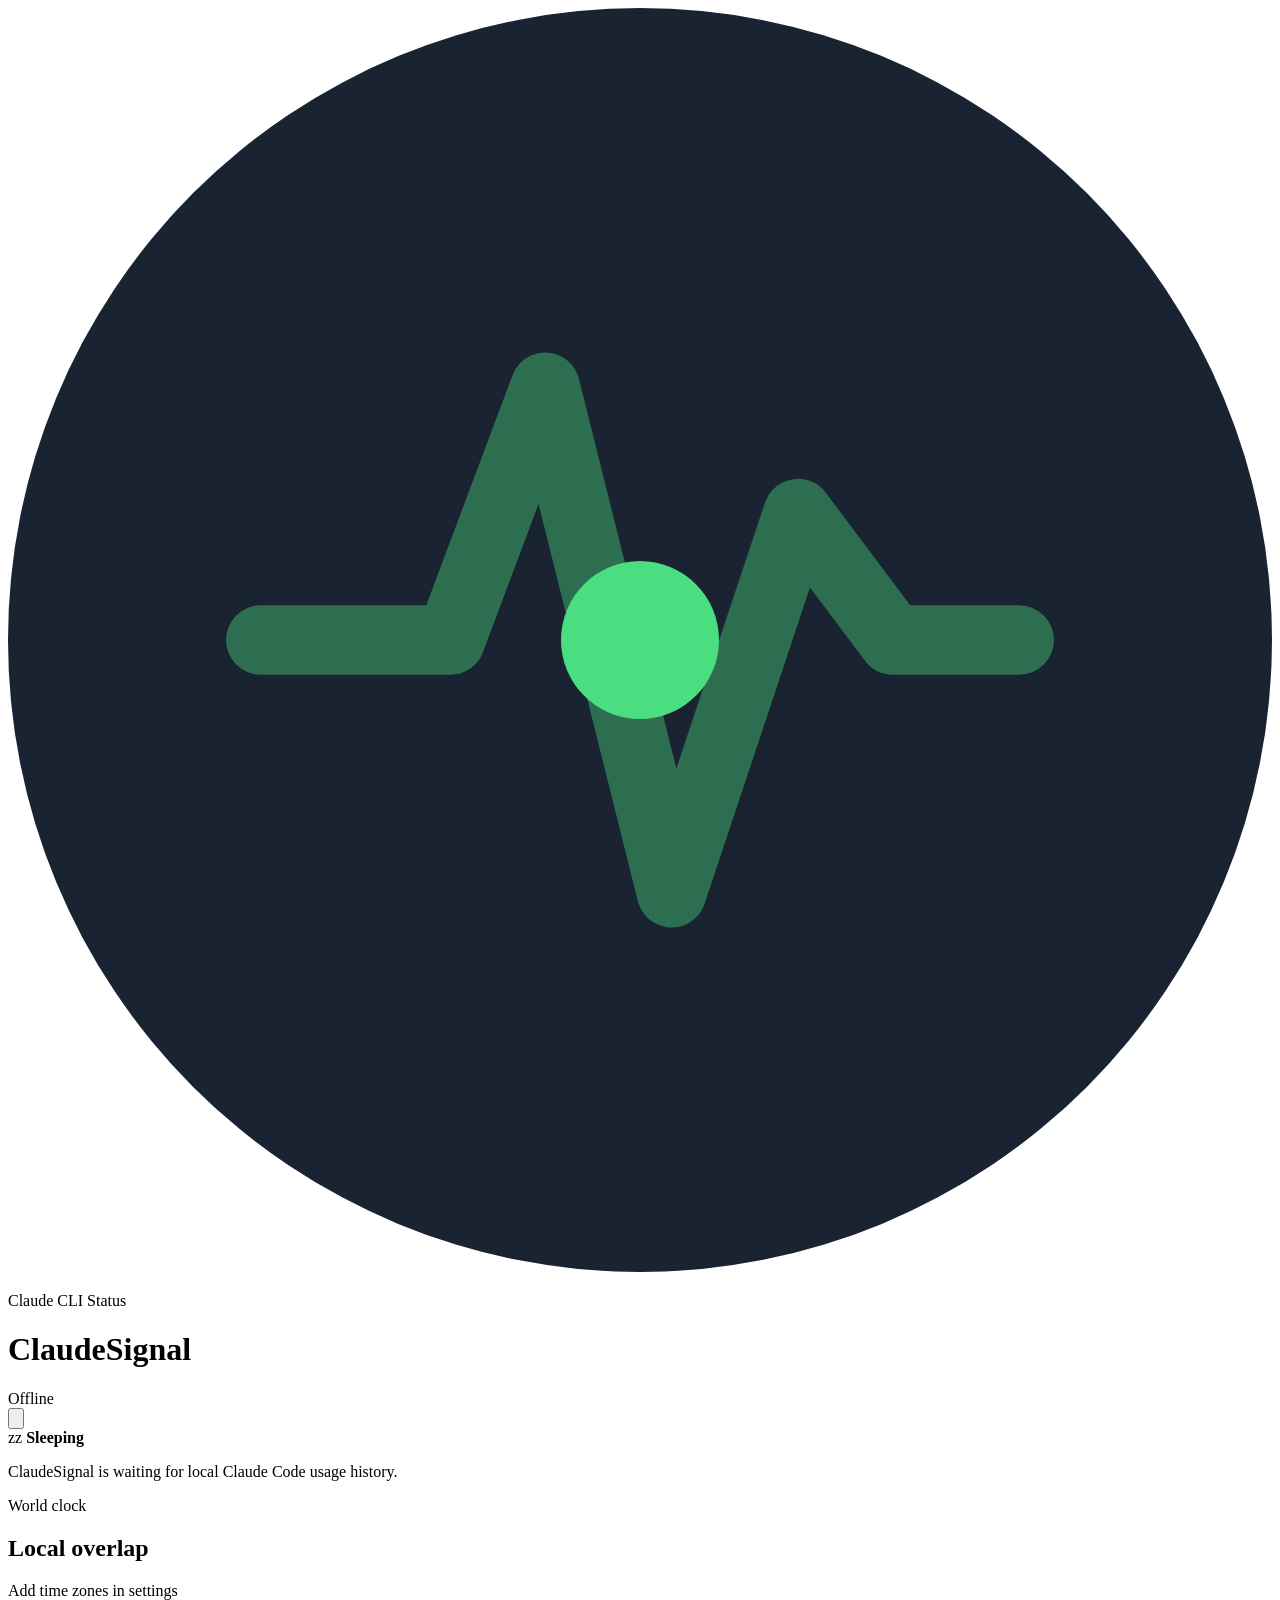
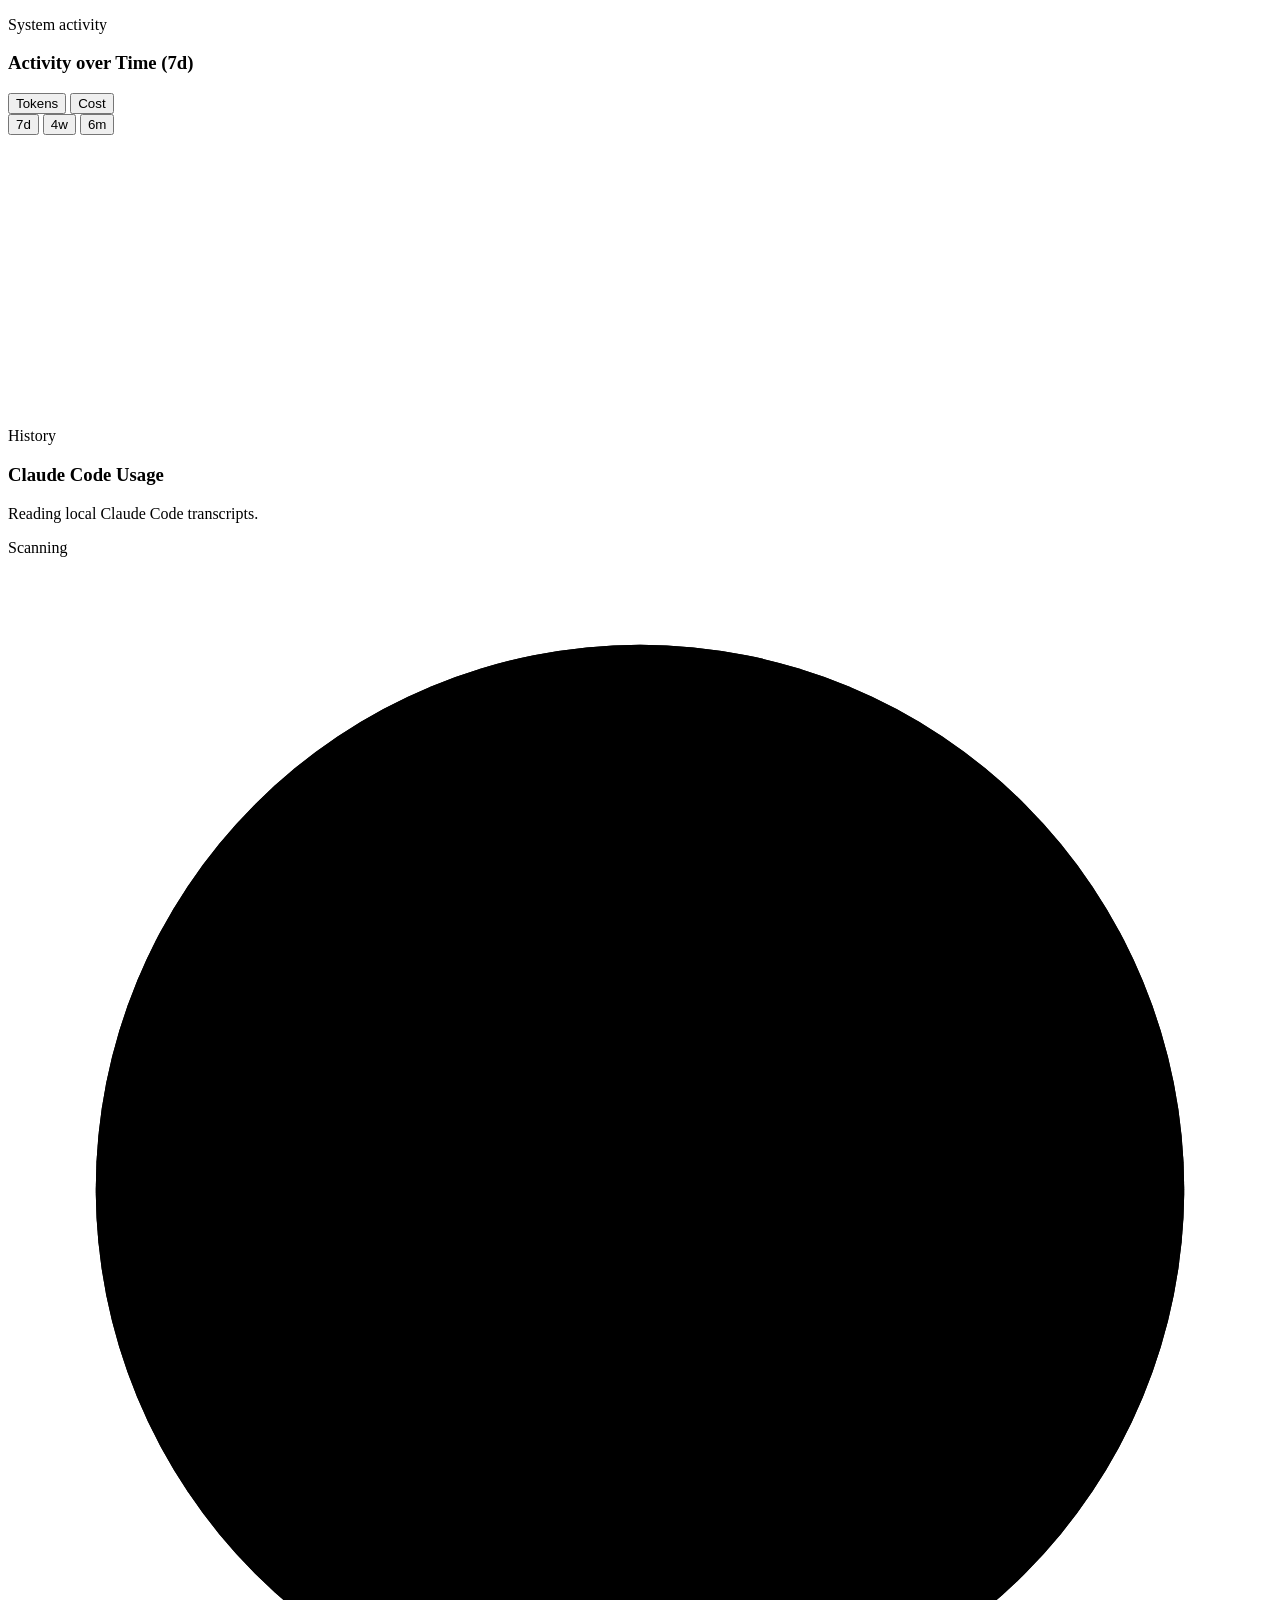
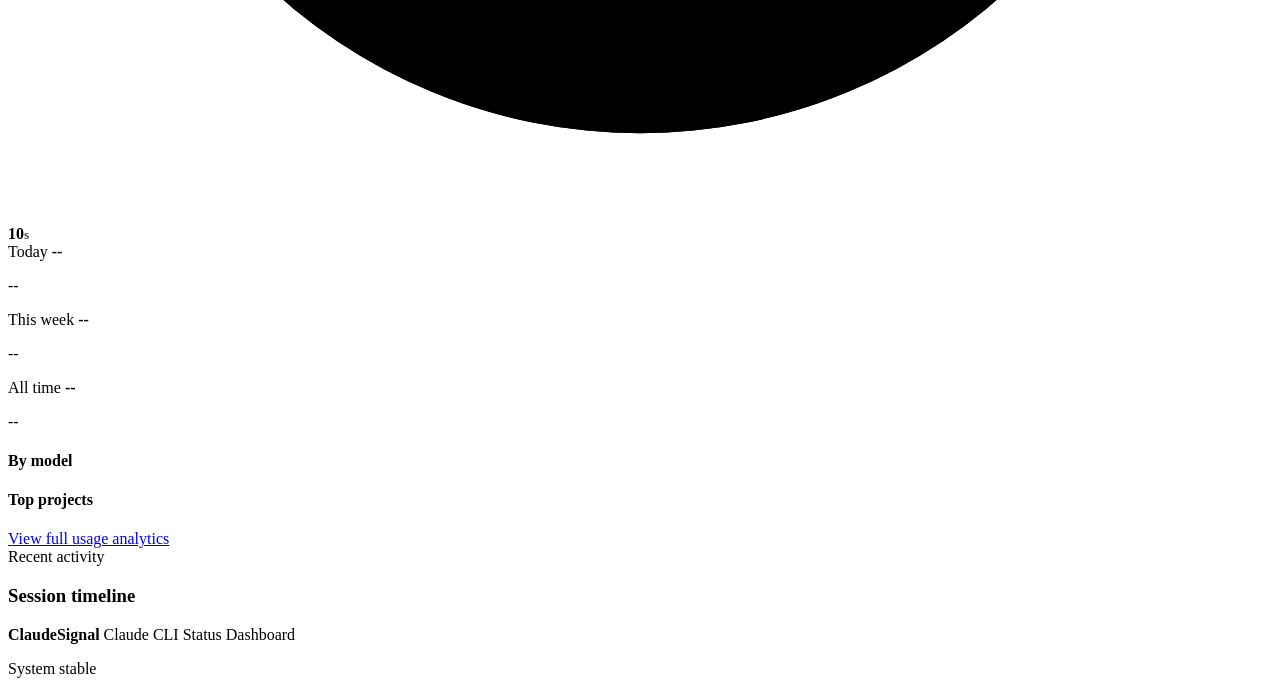
==== commit 501fb03b: "fix: unify theme tokens so all five themes render correctly The base :root block was itself a dark t" ====
--- a/web/index.html
+++ b/web/index.html
@@ -251,7 +251,6 @@
 
           <div class="history-footer">
             <a href="/usage" class="view-all-link">View full usage analytics</a>
-            <a href="/health" class="view-all-link">AI engineering health</a>
           </div>
         </section>
 
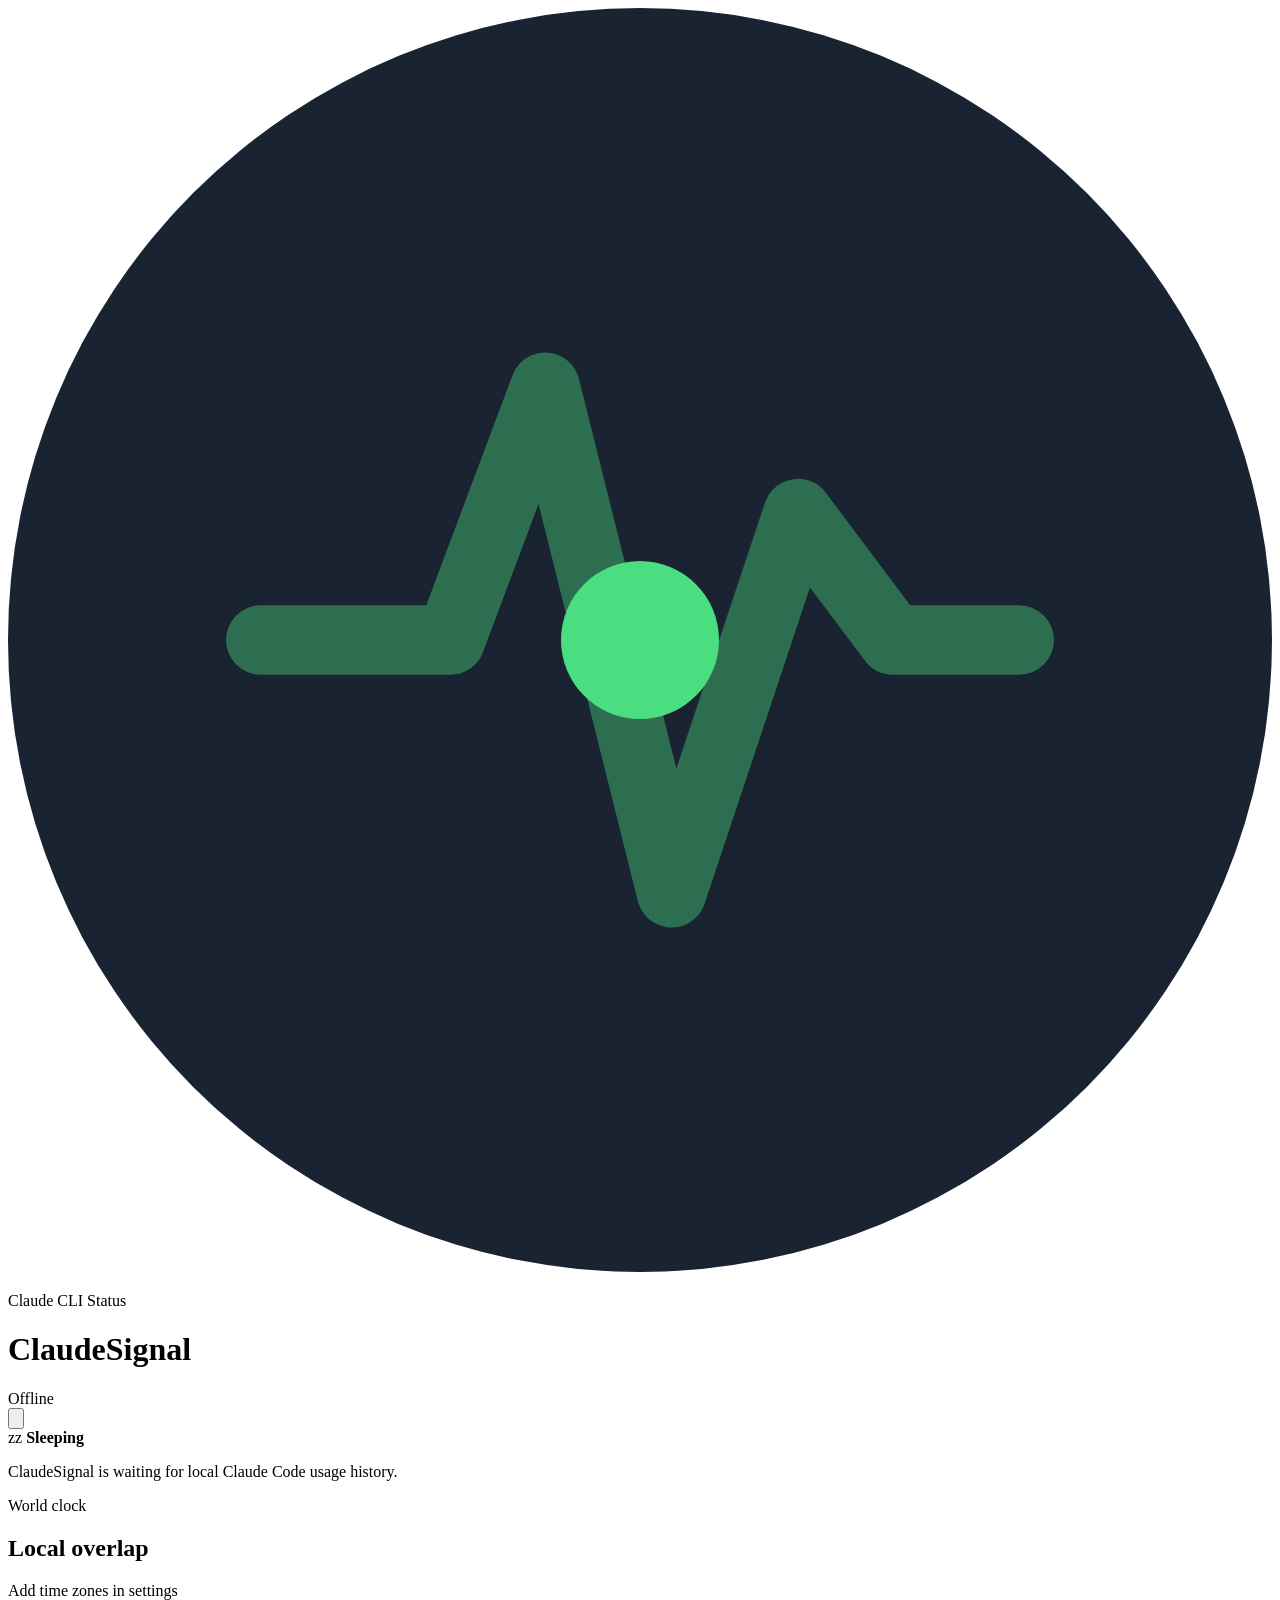
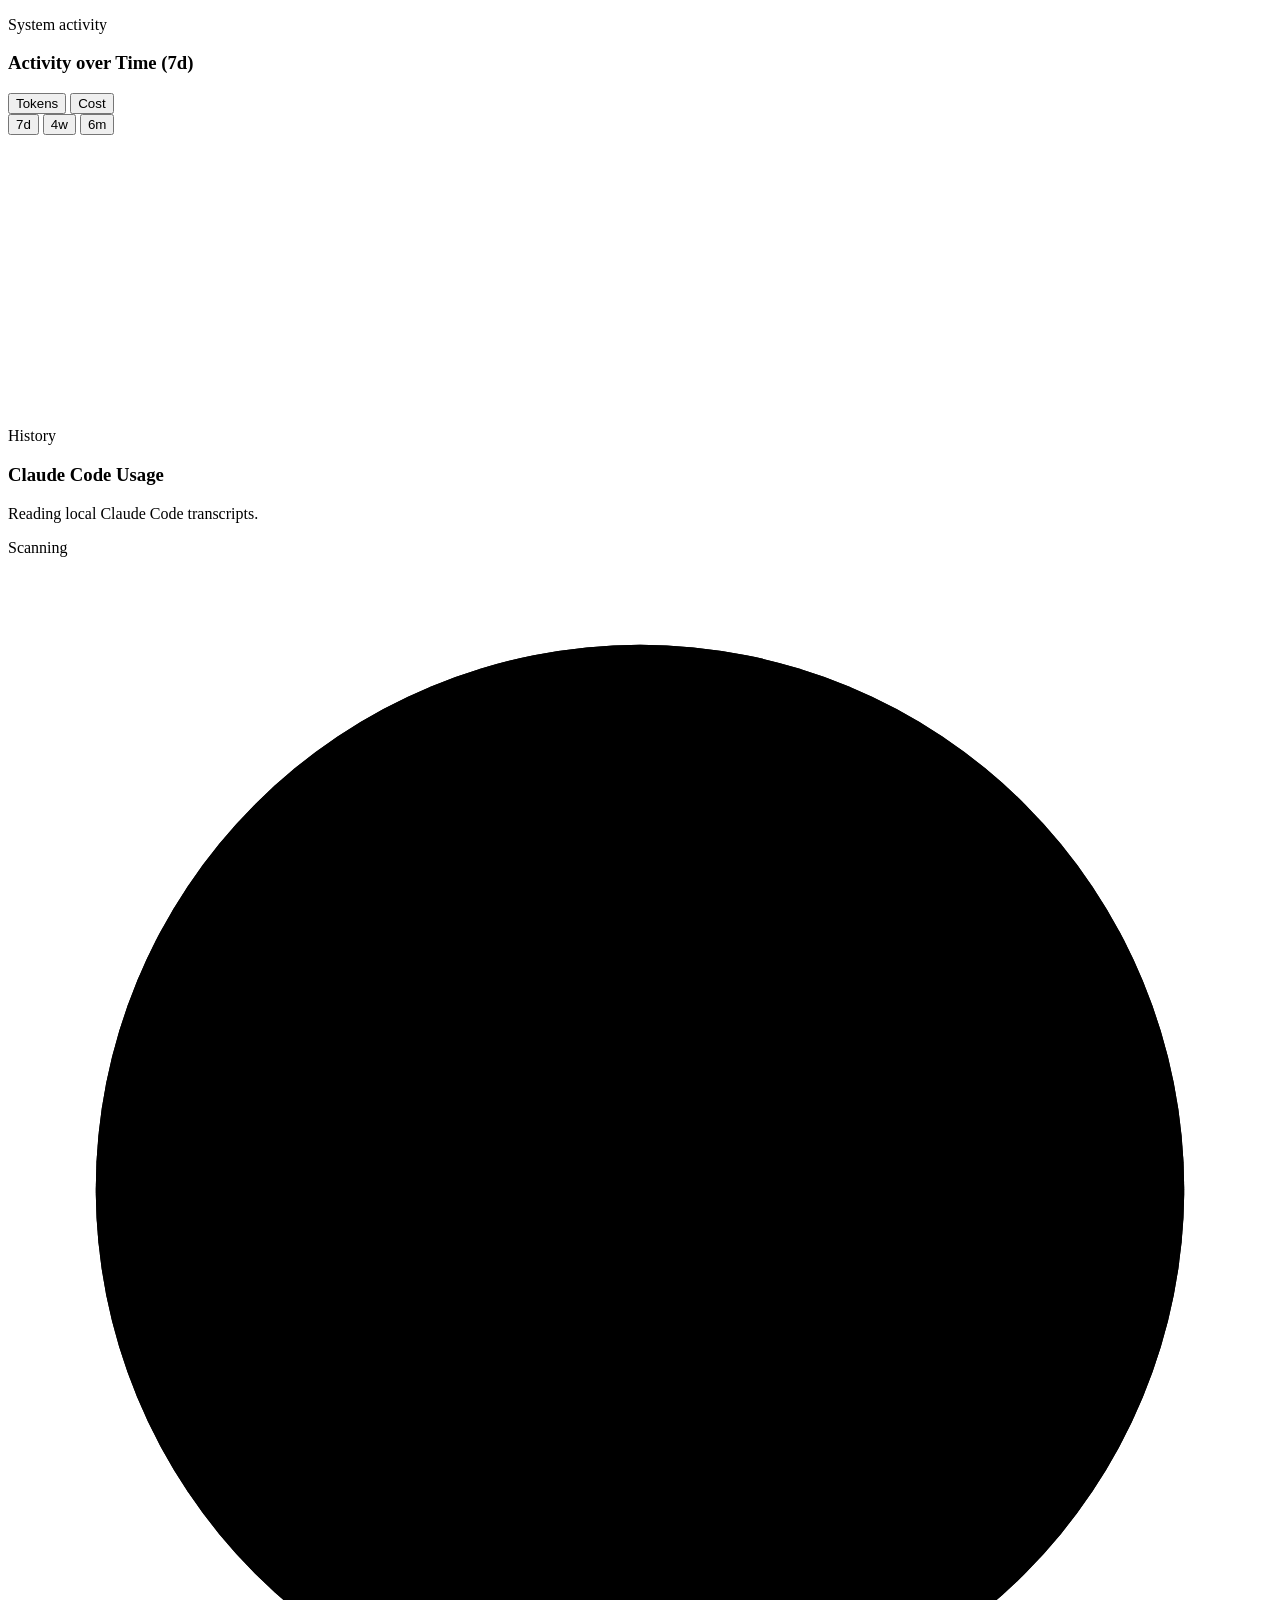
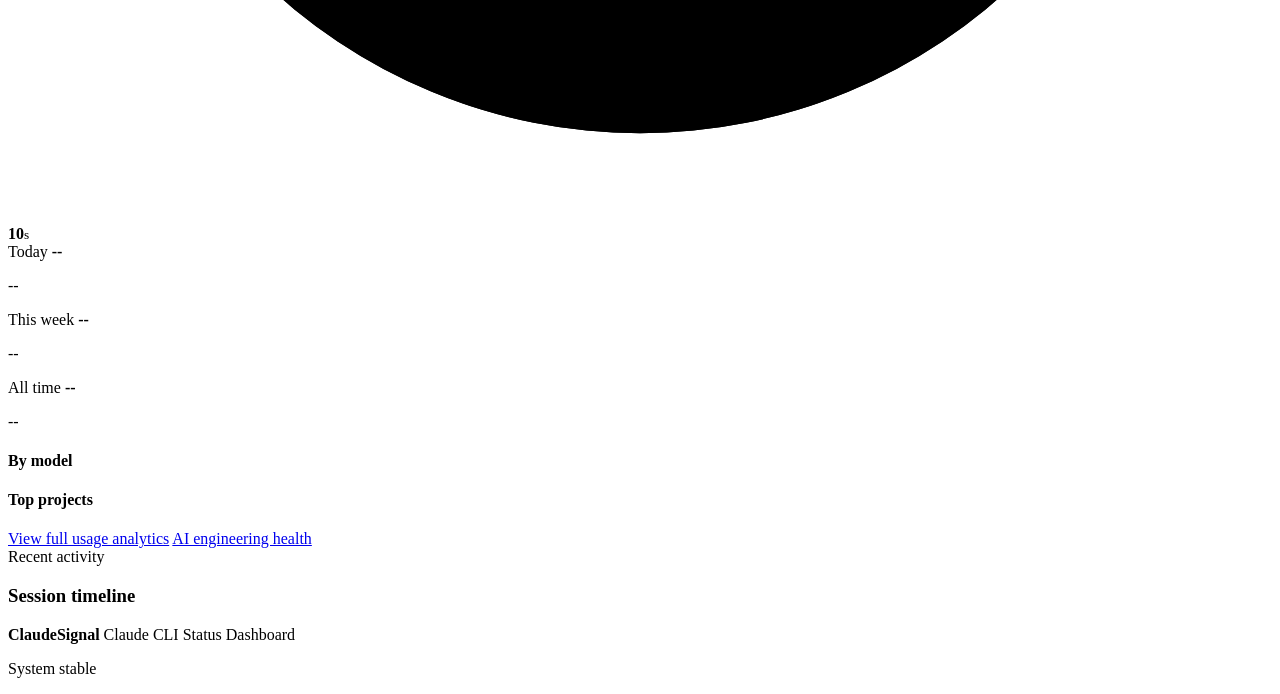
==== commit 5e589830: "feat: link the health page from the dashboard The health page was an orphan route: nothing in the UI" ====
--- a/web/index.html
+++ b/web/index.html
@@ -251,6 +251,7 @@
 
           <div class="history-footer">
             <a href="/usage" class="view-all-link">View full usage analytics</a>
+            <a href="/health" class="view-all-link">AI engineering health</a>
           </div>
         </section>
 
